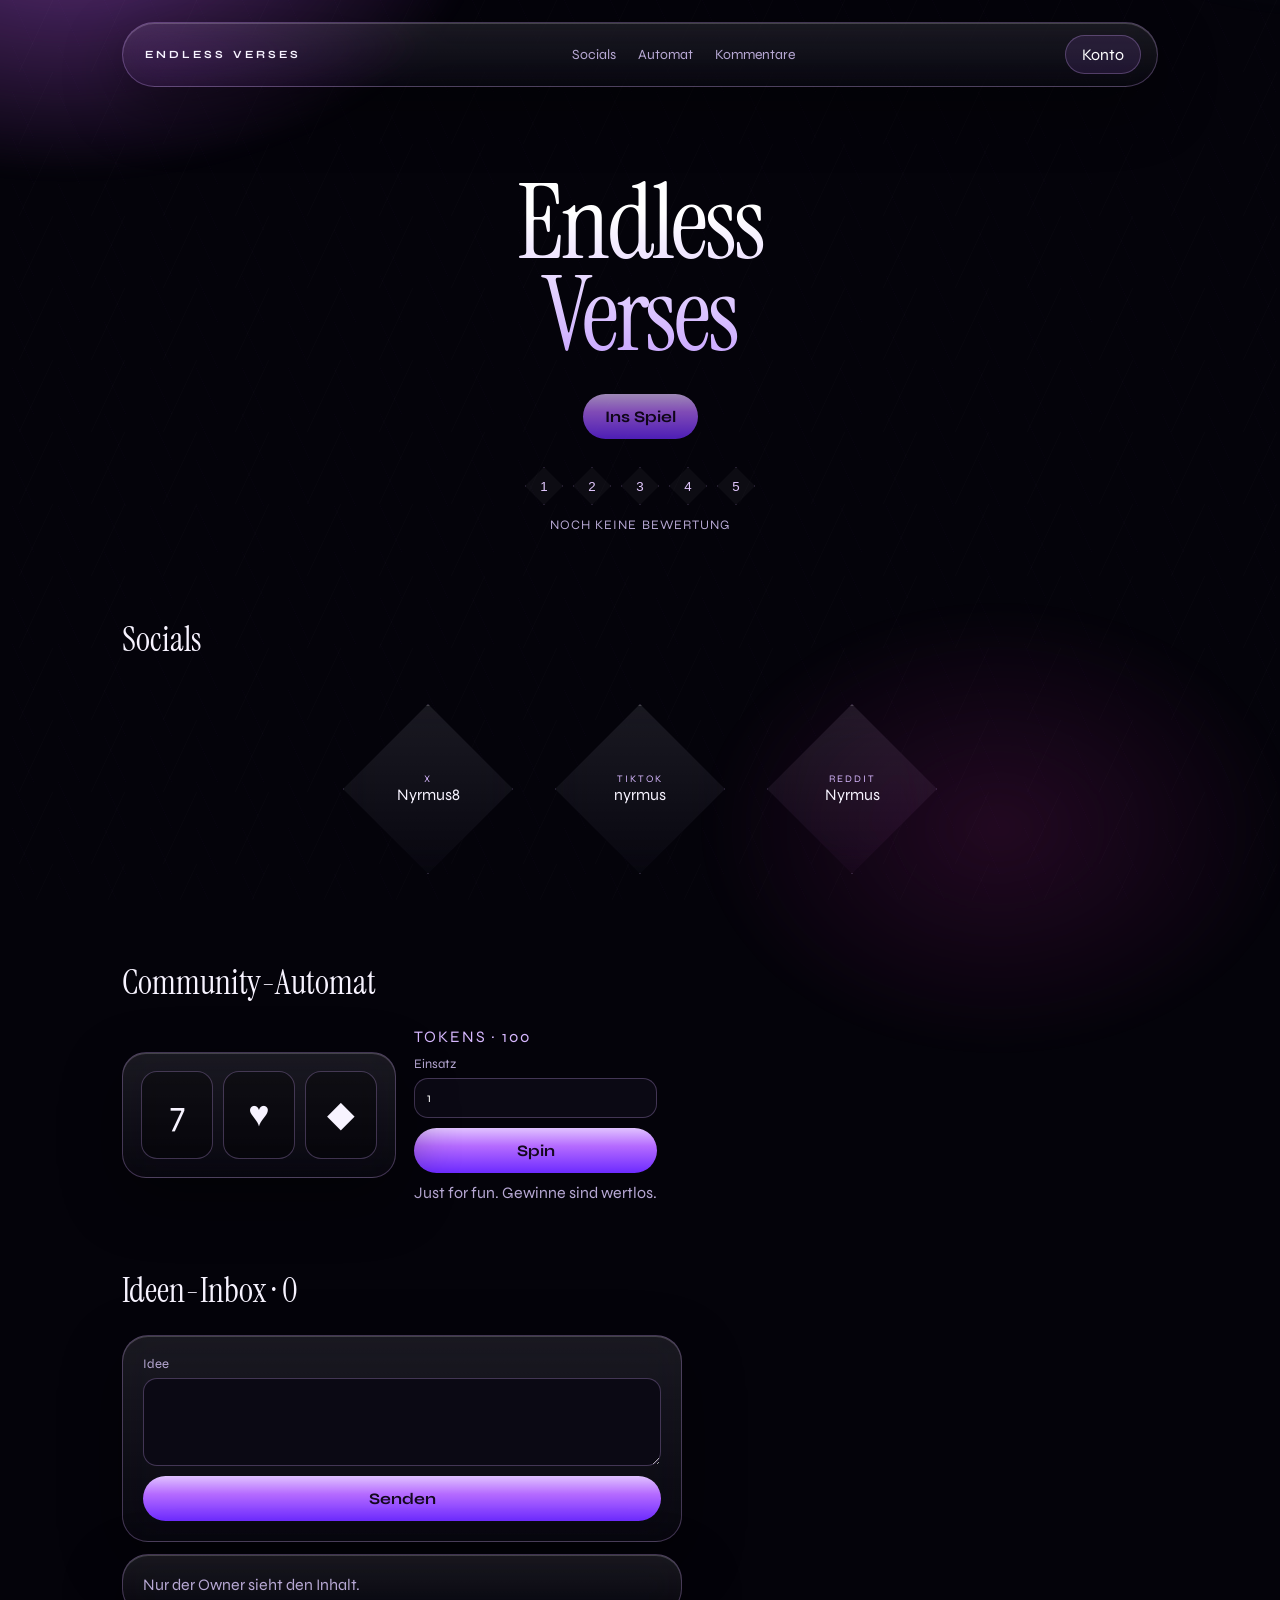
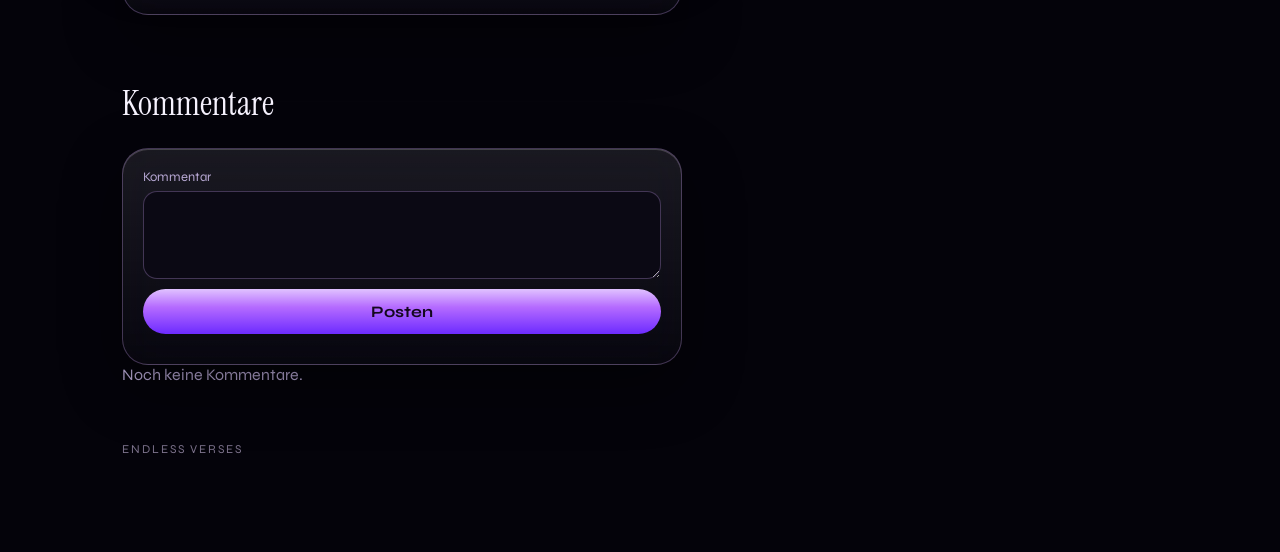
==== play.html @ 1592f20a "High-end cinematic lobby and locker pass" ====
<!DOCTYPE html>
<html lang="de">
<head>
  <meta charset="UTF-8" />
  <meta name="viewport" content="width=device-width, initial-scale=1.0" />
  <title>Endless Verses</title>
  <link rel="preconnect" href="https://fonts.googleapis.com" />
  <link href="https://fonts.googleapis.com/css2?family=Cinzel:wght@500;700&family=Syne:wght@500;700;800&display=swap" rel="stylesheet" />
  <style>
    * { box-sizing: border-box; margin: 0; padding: 0; }
    html, body { height: 100%; }
    body {
      background: #05030a; color: #f6f1ff; font-family: Syne, sans-serif;
      overflow: hidden;
    }
    .bg {
      position: fixed; inset: 0;
      background:
        radial-gradient(55% 70% at 62% 42%, rgba(168,88,255,.32), transparent 58%),
        radial-gradient(30% 40% at 18% 78%, rgba(255,196,92,.08), transparent 70%),
        linear-gradient(180deg, #120a22 0%, #07040e 55%, #030208 100%);
    }
    .bg:after {
      content: ""; position: absolute; inset: 0;
      background:
        linear-gradient(90deg, rgba(0,0,0,.55), transparent 28%, transparent 72%, rgba(0,0,0,.55)),
        linear-gradient(180deg, rgba(0,0,0,.15), transparent 20%, rgba(0,0,0,.7));
      pointer-events: none;
    }
    #who {
      position: fixed; top: 22px; right: 28px; z-index: 4;
      letter-spacing: .18em; font-size: 11px; text-transform: uppercase; color: #d7c6ff;
    }
    #lobby {
      position: relative; z-index: 1; height: 100vh;
      display: grid; grid-template-columns: 240px 1fr 300px;
    }
    #lobby.off { display: none; }
    .col { padding: 36px 28px; display: flex; flex-direction: column; justify-content: center; gap: 6px; }
    .col.side button, .col.side a {
      background: none; border: 0; color: rgba(230,220,255,.62);
      font: 700 22px/1.15 Syne, sans-serif; text-align: left; cursor: pointer;
      padding: 8px 0; text-decoration: none; letter-spacing: .02em;
    }
    .col.side button:hover, .col.side a:hover {
      color: #fff;
      text-shadow: 0 0 22px rgba(190,120,255,.9);
    }
    .stage {
      display: flex; flex-direction: column; align-items: center; justify-content: flex-end;
      padding-bottom: 56px;
    }
    .hero-name {
      font-family: Cinzel, serif; font-size: clamp(28px, 4vw, 46px);
      letter-spacing: .28em; margin-bottom: 18px;
      text-shadow: 0 0 40px rgba(180,90,255,.45);
    }
    .man {
      width: 220px; height: 360px; position: relative; margin-bottom: 34px;
      filter: drop-shadow(0 30px 50px rgba(0,0,0,.65)) drop-shadow(0 0 40px rgba(150,80,255,.25));
    }
    .man i { position: absolute; background: linear-gradient(180deg, #efe7ff, #9b7cff 55%, #5a3aa8); }
    .man .head { width: 64px; height: 64px; border-radius: 50%; left: 78px; top: 10px; }
    .man .body { width: 86px; height: 118px; left: 67px; top: 78px; border-radius: 16px 16px 10px 10px; }
    .man .cloak {
      width: 150px; height: 170px; left: 35px; top: 86px; border-radius: 20px 20px 70px 70px;
      background: linear-gradient(180deg, rgba(70,30,140,.55), rgba(20,8,40,.05)); z-index: -1;
    }
    .man .arm-l, .man .arm-r { width: 22px; height: 108px; top: 84px; border-radius: 12px; }
    .man .arm-l { left: 42px; transform: rotate(11deg); }
    .man .arm-r { right: 42px; transform: rotate(-11deg); }
    .man .leg-l, .man .leg-r { width: 26px; height: 132px; top: 192px; border-radius: 10px; }
    .man .leg-l { left: 78px; }
    .man .leg-r { right: 78px; }
    .pedestal {
      width: 280px; height: 18px; margin: -18px 0 26px;
      background: radial-gradient(ellipse at center, rgba(200,150,255,.35), transparent 70%);
      filter: blur(2px);
    }
    #startBtn {
      min-width: 340px; padding: 18px 30px;
      font: 800 32px/1 Syne, sans-serif; letter-spacing: .2em;
      border: 0; border-radius: 4px; cursor: pointer; color: #1a1202;
      background: linear-gradient(180deg, #ffe9a8, #f0b429 46%, #c48410);
      box-shadow: 0 12px 50px rgba(240,180,41,.38), inset 0 1px 0 rgba(255,255,255,.55);
    }
    #startBtn:hover { filter: brightness(1.07) saturate(1.1); }
    .right h2 {
      font-family: Cinzel, serif; font-weight: 500; letter-spacing: .16em;
      font-size: 15px; margin-bottom: 14px; color: #e7d9ff;
    }
    #dollStats { list-style: none; }
    #dollStats li {
      display: flex; justify-content: space-between; gap: 16px;
      padding: 9px 0; border-bottom: 1px solid rgba(255,255,255,.07);
      font-size: 13px; color: #b9a8d8;
    }
    #dollStats em { font-style: normal; color: #fff; }
    .r-common em, .r-common b { color: #d7d2e2; }
    .r-rare em, .r-rare b { color: #6ec8ff; }
    .r-epic em, .r-epic b { color: #c086ff; }
    .r-legendary em, .r-legendary b { color: #ffc85a; }
    #locker {
      display: none; position: fixed; inset: 0; z-index: 8;
      background:
        linear-gradient(180deg, rgba(8,5,16,.94), rgba(5,3,10,.96));
      padding: 72px 40px 40px;
    }
    #locker.on { display: grid; grid-template-columns: 300px 1fr; gap: 22px; }
    #closeLocker {
      position: absolute; top: 22px; right: 28px;
      background: transparent; color: #fff; border: 1px solid rgba(214,186,255,.28);
      padding: 8px 14px; border-radius: 999px; cursor: pointer; font: inherit;
    }
    .slot, .item {
      display: block; width: 100%; text-align: left; margin: 0 0 10px;
      padding: 14px 16px; border-radius: 14px; cursor: pointer; font: inherit; color: #fff;
      background: linear-gradient(180deg, rgba(255,255,255,.05), rgba(255,255,255,.02));
      border: 1px solid rgba(214,186,255,.16);
    }
    .slot small, .item small {
      display: block; color: #9b8fb8; font-size: 10px; letter-spacing: .16em; text-transform: uppercase;
    }
    .slot.on, .item.on { border-color: #f0b429; box-shadow: 0 0 24px rgba(240,180,41,.2); }
    .item { display: flex; justify-content: space-between; align-items: center; }
    #play { display: none; height: 100vh; flex-direction: column; align-items: center; justify-content: center; gap: 10px; position: relative; z-index: 1; }
    #play.on { display: flex; }
    canvas { width: min(1100px, 94vw); height: auto; border: 1px solid rgba(214,186,255,.18); box-shadow: 0 30px 80px rgba(0,0,0,.55); }
    #hud { width: min(1100px,94vw); display: flex; justify-content: space-between; color: #cbb8ef; letter-spacing: .12em; text-transform: uppercase; font-size: 12px; }
    #hud button {
      background: transparent; color: #fff; border: 1px solid rgba(214,186,255,.28);
      padding: 7px 12px; border-radius: 999px; cursor: pointer; font: inherit;
    }
    @media (max-width: 980px) {
      #lobby { grid-template-columns: 1fr; }
      .right { display: none; }
      #locker.on { grid-template-columns: 1fr; }
    }
  </style>
</head>
<body>
  <div class="bg"></div>
  <div id="who"></div>
  <div id="lobby">
    <div class="col side">
      <button type="button" id="startSide">Spielen</button>
      <button type="button" id="openLocker">Ausrüstung</button>
      <button type="button" id="pickHub">Hub</button>
      <button type="button" id="pickSoul">Soul</button>
      <a href="index.html">Website</a>
      <button type="button" id="logoutPlay">Logout</button>
    </div>
    <div class="stage">
      <div class="hero-name">ENDLESS VERSES</div>
      <div class="man" aria-hidden="true">
        <i class="cloak"></i><i class="head"></i><i class="body"></i>
        <i class="arm-l"></i><i class="arm-r"></i><i class="leg-l"></i><i class="leg-r"></i>
      </div>
      <div class="pedestal"></div>
      <button type="button" id="startBtn">SPIELEN</button>
    </div>
    <div class="col right">
      <h2>Loadout</h2>
      <ul id="dollStats"></ul>
    </div>
  </div>
  <div id="locker">
    <button type="button" id="closeLocker">Zurück</button>
    <div id="slots"></div>
    <div id="items"></div>
  </div>
  <div id="play">
    <div id="hud">
      <span id="verseName">Hub</span>
      <button type="button" id="toMenu">Hauptmenü</button>
    </div>
    <canvas id="game" width="960" height="540"></canvas>
  </div>
  <script src="js/auth.js"></script>
  <script>
    if (!EVAuth.current()) location.href = "index.html";
    else document.getElementById("who").textContent = EVAuth.current().name;
  </script>
  <script src="js/verses/hub.js"></script>
  <script src="js/verses/soul.js"></script>
  <script src="js/loadout.js"></script>
  <script src="js/game.js"></script>
  <script src="js/lobby.js"></script>
</body>
</html>
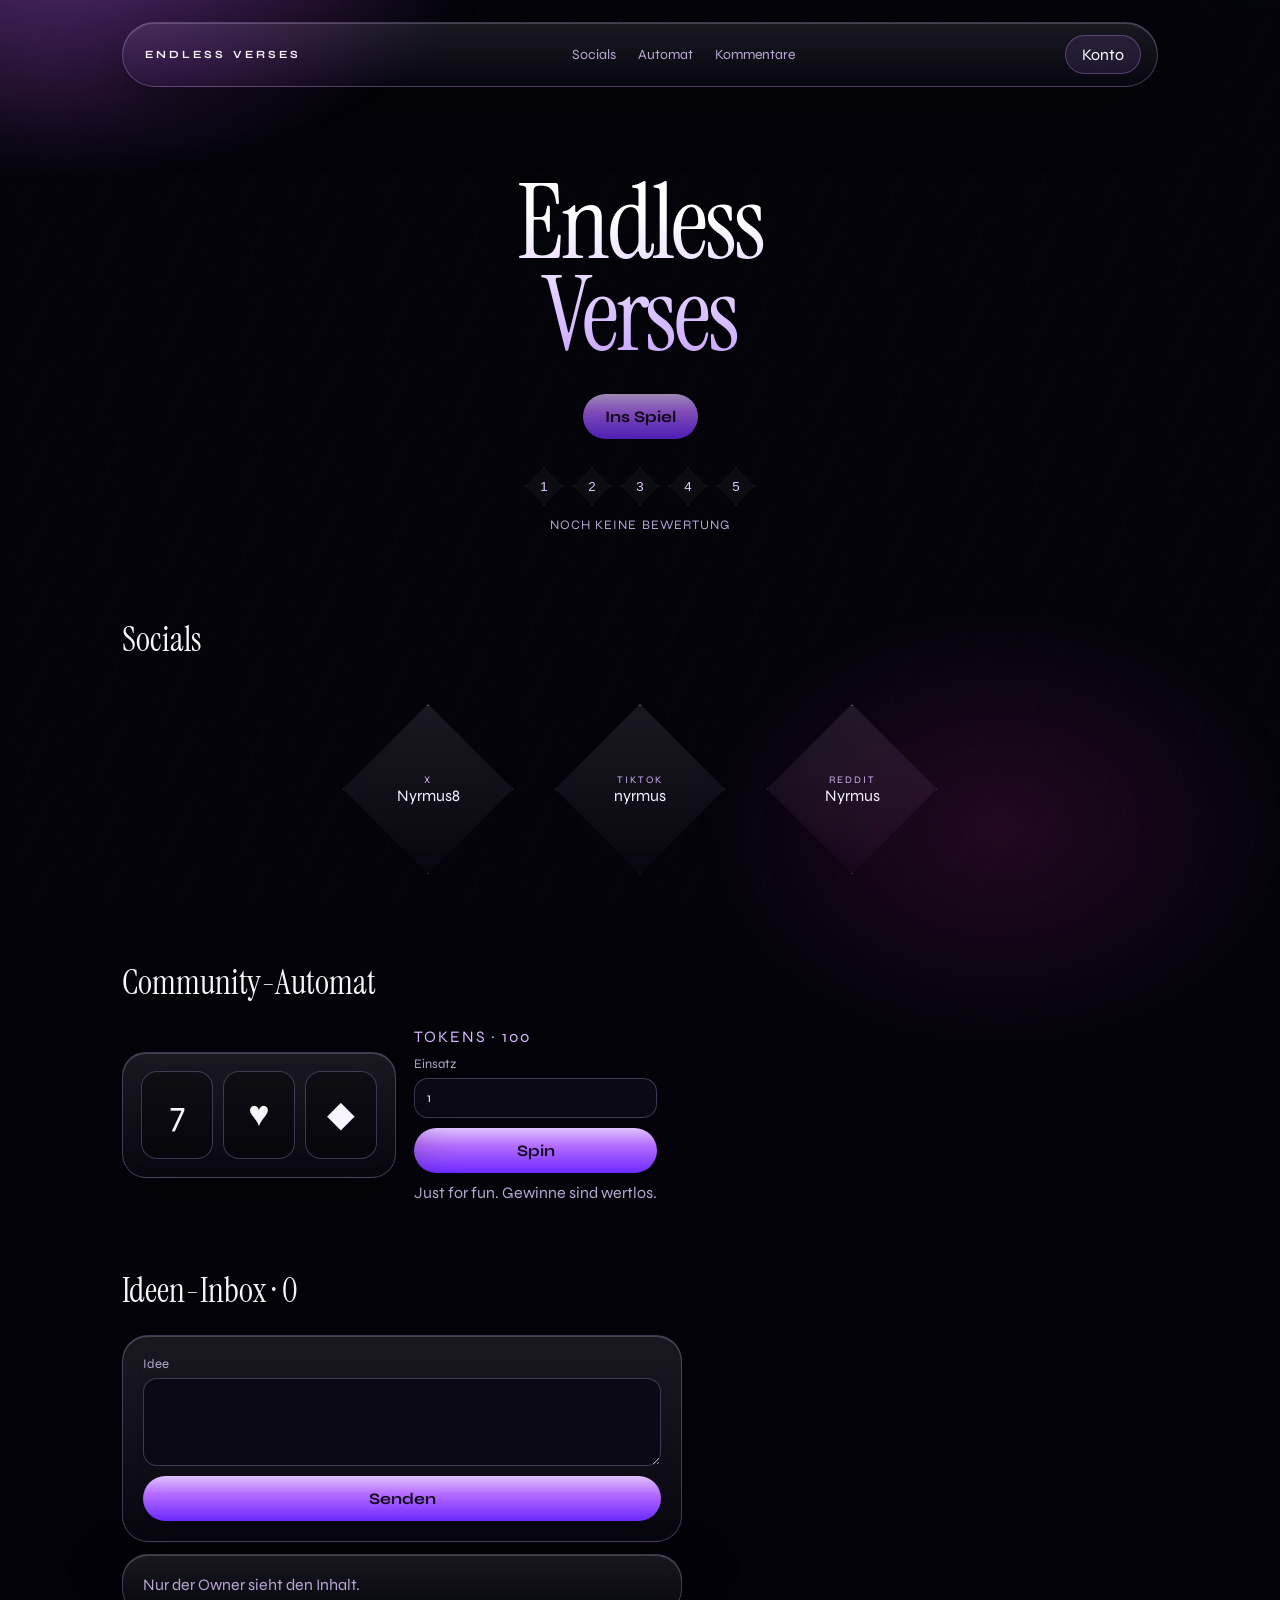
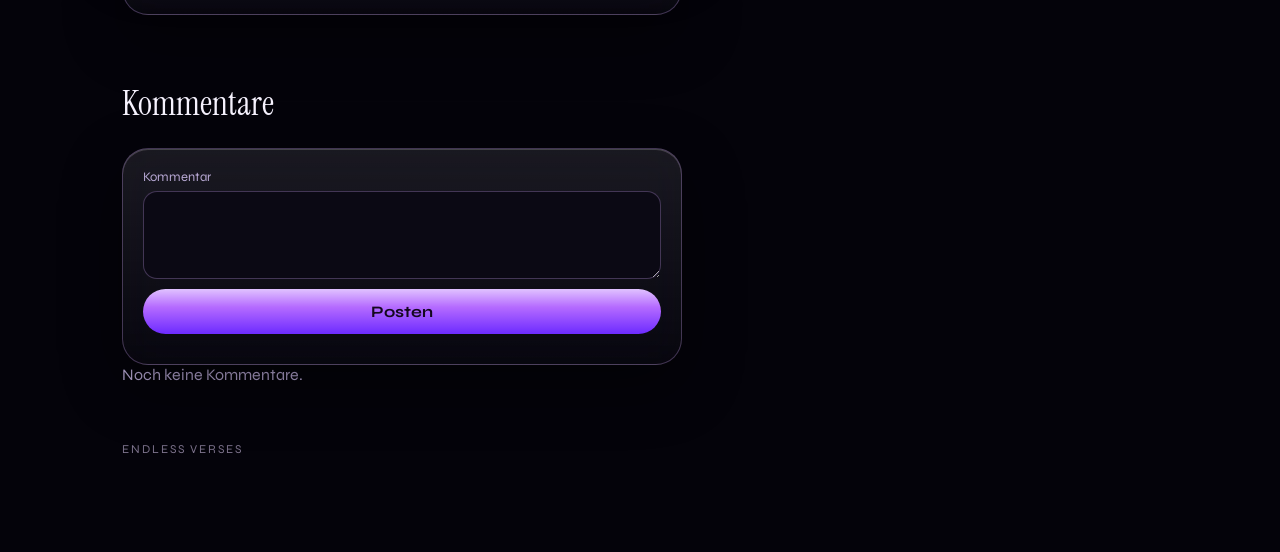
==== commit cce60c82: "Rebuild play view as pixel dungeon loot scene" ====
--- a/play.html
+++ b/play.html
@@ -4,142 +4,69 @@
   <meta charset="UTF-8" />
   <meta name="viewport" content="width=device-width, initial-scale=1.0" />
   <title>Endless Verses</title>
-  <link rel="preconnect" href="https://fonts.googleapis.com" />
-  <link href="https://fonts.googleapis.com/css2?family=Cinzel:wght@500;700&family=Syne:wght@500;700;800&display=swap" rel="stylesheet" />
   <style>
     * { box-sizing: border-box; margin: 0; padding: 0; }
     html, body { height: 100%; }
     body {
-      background: #05030a; color: #f6f1ff; font-family: Syne, sans-serif;
-      overflow: hidden;
+      background: #1a1410;
+      color: #f4e6c3;
+      font-family: "Courier New", monospace;
+      image-rendering: pixelated;
     }
-    .bg {
-      position: fixed; inset: 0;
-      background:
-        radial-gradient(55% 70% at 62% 42%, rgba(168,88,255,.32), transparent 58%),
-        radial-gradient(30% 40% at 18% 78%, rgba(255,196,92,.08), transparent 70%),
-        linear-gradient(180deg, #120a22 0%, #07040e 55%, #030208 100%);
+    #who { position: fixed; top: 12px; right: 16px; font-size: 12px; letter-spacing: .12em; z-index: 5; }
+    #lobby, #play { min-height: 100vh; }
+    #lobby.off { display: none; }
+    #play { display: none; flex-direction: column; align-items: center; justify-content: center; gap: 8px; }
+    #play.on { display: flex; }
+    #lobby {
+      display: grid;
+      grid-template-columns: 200px 1fr 240px;
+      min-height: 100vh;
+      background: #241c16;
     }
-    .bg:after {
-      content: ""; position: absolute; inset: 0;
-      background:
-        linear-gradient(90deg, rgba(0,0,0,.55), transparent 28%, transparent 72%, rgba(0,0,0,.55)),
-        linear-gradient(180deg, rgba(0,0,0,.15), transparent 20%, rgba(0,0,0,.7));
-      pointer-events: none;
+    .col { padding: 28px 18px; display: flex; flex-direction: column; justify-content: center; gap: 8px; }
+    .col.side button, .col.side a {
+      background: #3a2a1c; color: #f4e6c3; border: 3px solid #6a4a28;
+      padding: 10px; font: 700 14px "Courier New", monospace; cursor: pointer; text-align: left; text-decoration: none;
     }
-    #who {
-      position: fixed; top: 22px; right: 28px; z-index: 4;
-      letter-spacing: .18em; font-size: 11px; text-transform: uppercase; color: #d7c6ff;
-    }
-    #lobby {
-      position: relative; z-index: 1; height: 100vh;
-      display: grid; grid-template-columns: 240px 1fr 300px;
-    }
-    #lobby.off { display: none; }
-    .col { padding: 36px 28px; display: flex; flex-direction: column; justify-content: center; gap: 6px; }
-    .col.side button, .col.side a {
-      background: none; border: 0; color: rgba(230,220,255,.62);
-      font: 700 22px/1.15 Syne, sans-serif; text-align: left; cursor: pointer;
-      padding: 8px 0; text-decoration: none; letter-spacing: .02em;
-    }
-    .col.side button:hover, .col.side a:hover {
-      color: #fff;
-      text-shadow: 0 0 22px rgba(190,120,255,.9);
-    }
-    .stage {
-      display: flex; flex-direction: column; align-items: center; justify-content: flex-end;
-      padding-bottom: 56px;
-    }
+    .col.side button:hover, .col.side a:hover { background: #5a3c20; }
+    .stage { display: flex; flex-direction: column; align-items: center; justify-content: center; gap: 16px; }
     .hero-name {
-      font-family: Cinzel, serif; font-size: clamp(28px, 4vw, 46px);
-      letter-spacing: .28em; margin-bottom: 18px;
-      text-shadow: 0 0 40px rgba(180,90,255,.45);
-    }
-    .man {
-      width: 220px; height: 360px; position: relative; margin-bottom: 34px;
-      filter: drop-shadow(0 30px 50px rgba(0,0,0,.65)) drop-shadow(0 0 40px rgba(150,80,255,.25));
-    }
-    .man i { position: absolute; background: linear-gradient(180deg, #efe7ff, #9b7cff 55%, #5a3aa8); }
-    .man .head { width: 64px; height: 64px; border-radius: 50%; left: 78px; top: 10px; }
-    .man .body { width: 86px; height: 118px; left: 67px; top: 78px; border-radius: 16px 16px 10px 10px; }
-    .man .cloak {
-      width: 150px; height: 170px; left: 35px; top: 86px; border-radius: 20px 20px 70px 70px;
-      background: linear-gradient(180deg, rgba(70,30,140,.55), rgba(20,8,40,.05)); z-index: -1;
-    }
-    .man .arm-l, .man .arm-r { width: 22px; height: 108px; top: 84px; border-radius: 12px; }
-    .man .arm-l { left: 42px; transform: rotate(11deg); }
-    .man .arm-r { right: 42px; transform: rotate(-11deg); }
-    .man .leg-l, .man .leg-r { width: 26px; height: 132px; top: 192px; border-radius: 10px; }
-    .man .leg-l { left: 78px; }
-    .man .leg-r { right: 78px; }
-    .pedestal {
-      width: 280px; height: 18px; margin: -18px 0 26px;
-      background: radial-gradient(ellipse at center, rgba(200,150,255,.35), transparent 70%);
-      filter: blur(2px);
+      font-size: 28px; letter-spacing: .16em; color: #ffcf5a;
+      text-shadow: 3px 3px 0 #4a2a08;
     }
     #startBtn {
-      min-width: 340px; padding: 18px 30px;
-      font: 800 32px/1 Syne, sans-serif; letter-spacing: .2em;
-      border: 0; border-radius: 4px; cursor: pointer; color: #1a1202;
-      background: linear-gradient(180deg, #ffe9a8, #f0b429 46%, #c48410);
-      box-shadow: 0 12px 50px rgba(240,180,41,.38), inset 0 1px 0 rgba(255,255,255,.55);
+      background: #e8a020; color: #2a1604; border: 4px solid #7a4a08;
+      padding: 12px 28px; font: 800 22px "Courier New", monospace; cursor: pointer;
+      letter-spacing: .14em;
     }
-    #startBtn:hover { filter: brightness(1.07) saturate(1.1); }
-    .right h2 {
-      font-family: Cinzel, serif; font-weight: 500; letter-spacing: .16em;
-      font-size: 15px; margin-bottom: 14px; color: #e7d9ff;
+    #dollStats { list-style: none; font-size: 12px; }
+    #dollStats li { display: flex; justify-content: space-between; gap: 8px; padding: 5px 0; border-bottom: 2px solid #3a2a1c; }
+    #locker {
+      display: none; position: fixed; inset: 0; z-index: 8; background: #1a1410; padding: 48px 24px 24px;
     }
-    #dollStats { list-style: none; }
-    #dollStats li {
-      display: flex; justify-content: space-between; gap: 16px;
-      padding: 9px 0; border-bottom: 1px solid rgba(255,255,255,.07);
-      font-size: 13px; color: #b9a8d8;
+    #locker.on { display: grid; grid-template-columns: 260px 1fr; gap: 16px; }
+    #closeLocker, .slot, .item, #hud button {
+      background: #3a2a1c; color: #f4e6c3; border: 3px solid #6a4a28;
+      padding: 10px; font: 700 13px "Courier New", monospace; cursor: pointer;
     }
-    #dollStats em { font-style: normal; color: #fff; }
-    .r-common em, .r-common b { color: #d7d2e2; }
-    .r-rare em, .r-rare b { color: #6ec8ff; }
-    .r-epic em, .r-epic b { color: #c086ff; }
-    .r-legendary em, .r-legendary b { color: #ffc85a; }
-    #locker {
-      display: none; position: fixed; inset: 0; z-index: 8;
-      background:
-        linear-gradient(180deg, rgba(8,5,16,.94), rgba(5,3,10,.96));
-      padding: 72px 40px 40px;
+    #closeLocker { position: absolute; top: 12px; right: 16px; }
+    .slot, .item { display: block; width: 100%; text-align: left; margin: 0 0 8px; }
+    .slot.on, .item.on { border-color: #ffcf5a; }
+    .slot small, .item small { display: block; color: #c4a06a; font-size: 10px; }
+    canvas {
+      width: min(960px, 96vw);
+      height: auto;
+      image-rendering: pixelated;
+      image-rendering: crisp-edges;
+      border: 4px solid #6a4a28;
+      background: #2a2420;
     }
-    #locker.on { display: grid; grid-template-columns: 300px 1fr; gap: 22px; }
-    #closeLocker {
-      position: absolute; top: 22px; right: 28px;
-      background: transparent; color: #fff; border: 1px solid rgba(214,186,255,.28);
-      padding: 8px 14px; border-radius: 999px; cursor: pointer; font: inherit;
-    }
-    .slot, .item {
-      display: block; width: 100%; text-align: left; margin: 0 0 10px;
-      padding: 14px 16px; border-radius: 14px; cursor: pointer; font: inherit; color: #fff;
-      background: linear-gradient(180deg, rgba(255,255,255,.05), rgba(255,255,255,.02));
-      border: 1px solid rgba(214,186,255,.16);
-    }
-    .slot small, .item small {
-      display: block; color: #9b8fb8; font-size: 10px; letter-spacing: .16em; text-transform: uppercase;
-    }
-    .slot.on, .item.on { border-color: #f0b429; box-shadow: 0 0 24px rgba(240,180,41,.2); }
-    .item { display: flex; justify-content: space-between; align-items: center; }
-    #play { display: none; height: 100vh; flex-direction: column; align-items: center; justify-content: center; gap: 10px; position: relative; z-index: 1; }
-    #play.on { display: flex; }
-    canvas { width: min(1100px, 94vw); height: auto; border: 1px solid rgba(214,186,255,.18); box-shadow: 0 30px 80px rgba(0,0,0,.55); }
-    #hud { width: min(1100px,94vw); display: flex; justify-content: space-between; color: #cbb8ef; letter-spacing: .12em; text-transform: uppercase; font-size: 12px; }
-    #hud button {
-      background: transparent; color: #fff; border: 1px solid rgba(214,186,255,.28);
-      padding: 7px 12px; border-radius: 999px; cursor: pointer; font: inherit;
-    }
-    @media (max-width: 980px) {
-      #lobby { grid-template-columns: 1fr; }
-      .right { display: none; }
-      #locker.on { grid-template-columns: 1fr; }
-    }
+    #hud { width: min(960px,96vw); display: flex; justify-content: space-between; align-items: center; }
+    #lootHud { color: #ffcf5a; font-weight: 800; }
   </style>
 </head>
 <body>
-  <div class="bg"></div>
   <div id="who"></div>
   <div id="lobby">
     <div class="col side">
@@ -151,16 +78,10 @@
       <button type="button" id="logoutPlay">Logout</button>
     </div>
     <div class="stage">
-      <div class="hero-name">ENDLESS VERSES</div>
-      <div class="man" aria-hidden="true">
-        <i class="cloak"></i><i class="head"></i><i class="body"></i>
-        <i class="arm-l"></i><i class="arm-r"></i><i class="leg-l"></i><i class="leg-r"></i>
-      </div>
-      <div class="pedestal"></div>
+      <div class="hero-name">LOOT SAVINGS</div>
       <button type="button" id="startBtn">SPIELEN</button>
     </div>
     <div class="col right">
-      <h2>Loadout</h2>
       <ul id="dollStats"></ul>
     </div>
   </div>
@@ -171,10 +92,12 @@
   </div>
   <div id="play">
     <div id="hud">
-      <span id="verseName">Hub</span>
+      <span id="verseName">Dungeon</span>
+      <span id="lootHud">GOLD 0</span>
       <button type="button" id="toMenu">Hauptmenü</button>
     </div>
-    <canvas id="game" width="960" height="540"></canvas>
+    <canvas id="game" width="320" height="180"></canvas>
+    <p style="font-size:12px;color:#c4a06a">A/D laufen · E / Klick Truhe öffnen</p>
   </div>
   <script src="js/auth.js"></script>
   <script>
